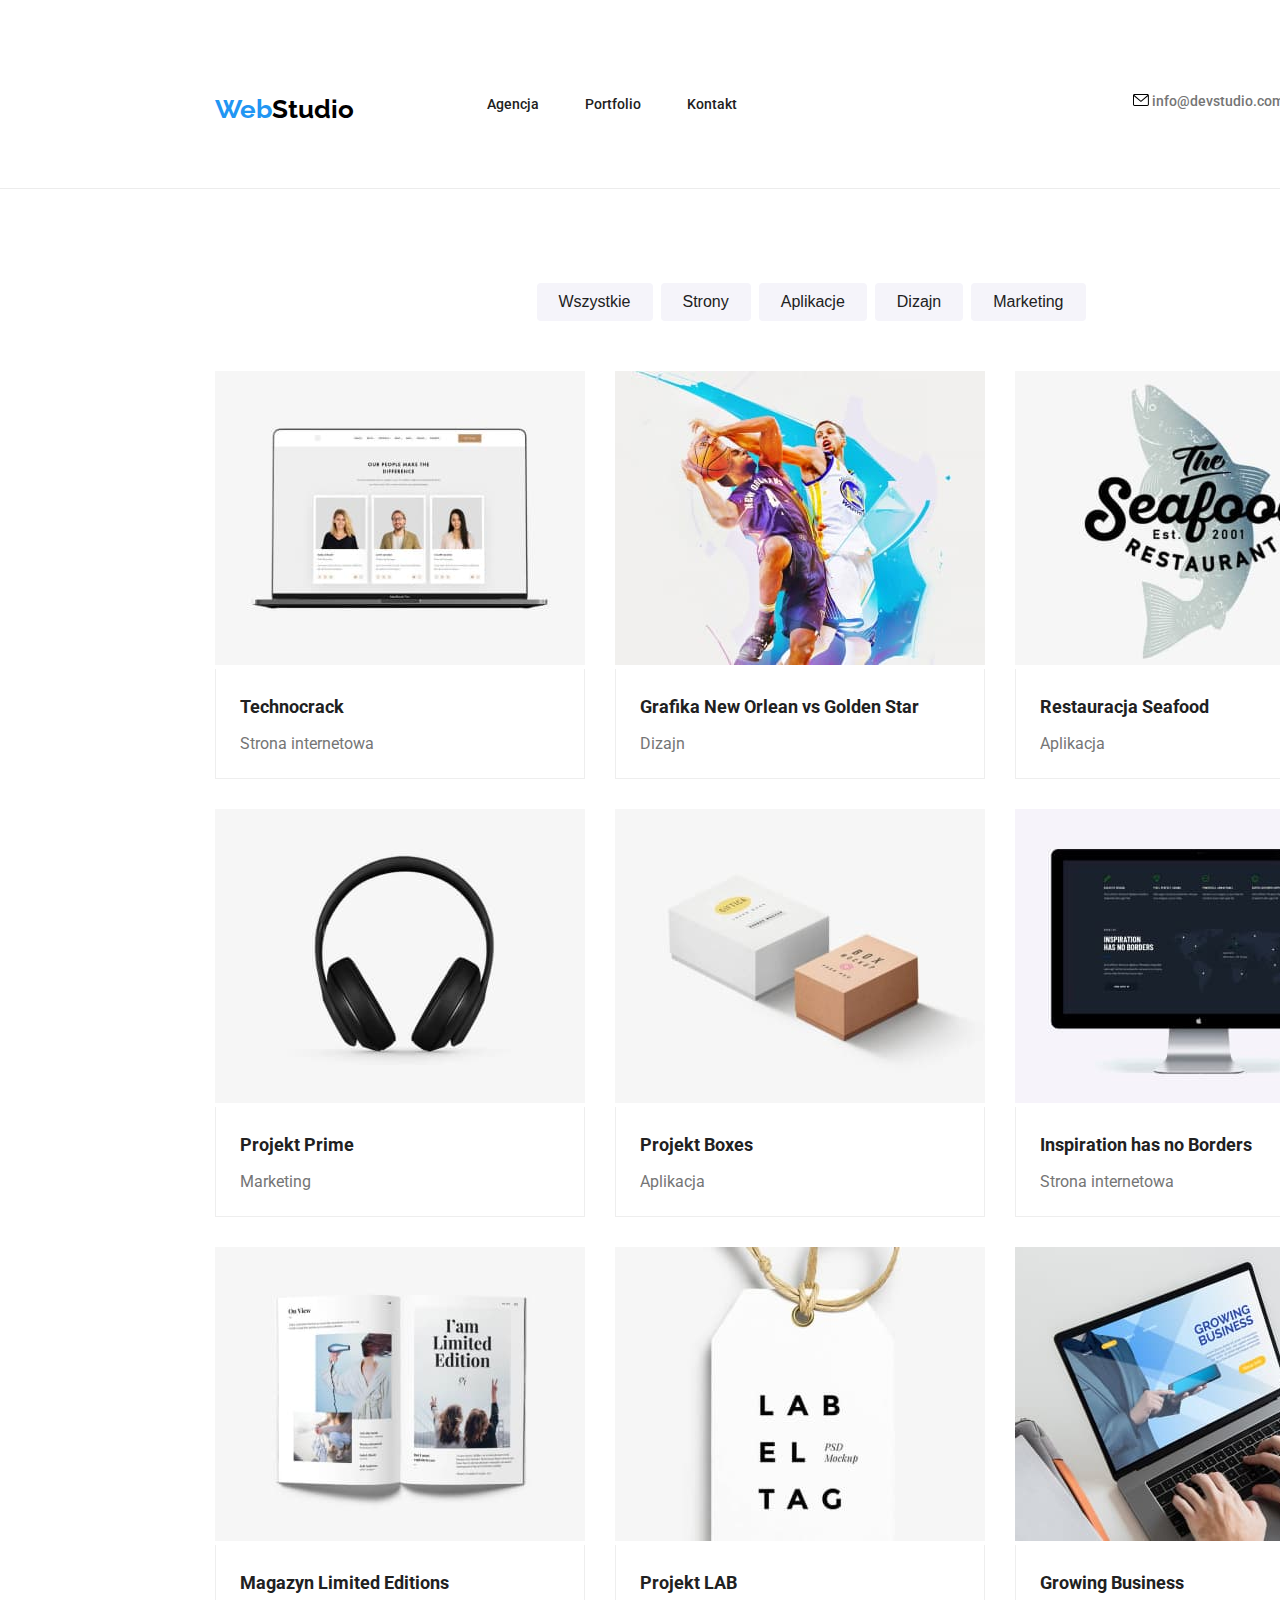
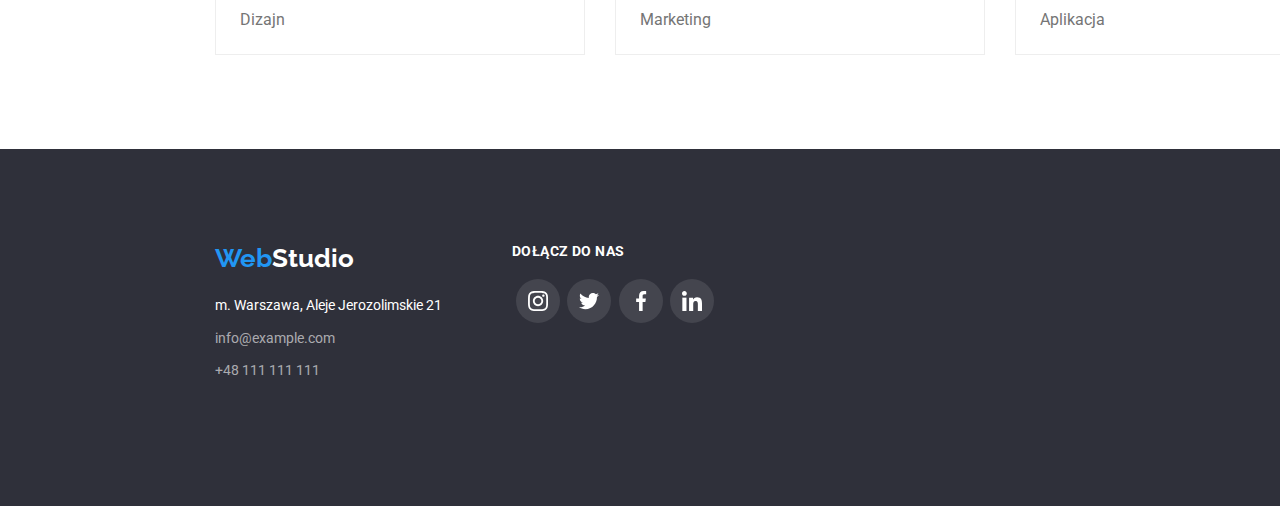
==== portfolio.html @ 14c0c981 "clone" ====
<!DOCTYPE html>
<html lang="pl">
  <head>
    <meta charset="UTF-8" />
    <meta http-equiv="X-UA-Compatible" content="IE=edge" />
    <meta name="viewport" content="width=device-width, initial-scale=1.0" />
    <link
      rel="stylesheet"
      href="https://cdnjs.cloudflare.com/ajax/libs/modern-normalize/1.1.0/modern-normalize.min.css"
      integrity="sha512-wpPYUAdjBVSE4KJnH1VR1HeZfpl1ub8YT/NKx4PuQ5NmX2tKuGu6U/JRp5y+Y8XG2tV+wKQpNHVUX03MfMFn9Q=="
      crossorigin="anonymous"
      referrerpolicy="no-referrer"
    />
    <link rel="stylesheet" href="./css/styles.css" />

    <link rel="preconnect" href="https://fonts.googleapis.com" />
    <link rel="preconnect" href="https://fonts.gstatic.com" crossorigin />
    <link
      href="https://fonts.googleapis.com/css2?family=Raleway:wght@700&family=Roboto:wght@400;500;700;900&display=swap"
      rel="stylesheet"
    />

    <style>
      @import url("https://fonts.googleapis.com/css2?family=Raleway:wght@700&family=Roboto:wght@400;500;700;900&display=swap");
    </style>

    <title>Portfolio</title>
  </head>

  <body>
    <header>
      <section class="top section">
        <a class="logo" href="./index.html"
          ><span class="logoweb">Web</span
          ><span class="logostudio">Studio</span></a
        >
        <nav>
          <ul class="top-nav">
            <li class="top-nav-items">
              <span><a class="site-nav" href="./index.html">Agencja</a></span>
            </li>
            <li class="top-nav-items">
              <span
                ><a class="site-nav" href="./portfolio.html">Portfolio</a></span
              >
            </li>
            <li class="top-nav-items">
              <span><a class="site-nav" href="#">Kontakt</a></span>
            </li>
          </ul>
        </nav>

        <a
          href="mailto:info@devstudio.com"
          class="contact icon-mail contact-mail"
        >
          <svg class="icon-mail" width="16" height="12">
            <use href="./images/icons.svg#icon-mail"></use>
          </svg>
          info@devstudio.com</a
        >

        <a href="tel:48111111111" class="icon-smartphone contact contact-tel">
          <svg class="icon-smartphone" width="10" height="16">
            <use href="./images/icons.svg#icon-smartphone"></use>
          </svg>
          +48 111 111 111</a
        >
      </section>
    </header>
    <main class="container">
      <!--przyciski-->
      <section class="section-btn section">
        <button class="btn" type="button">Wszystkie</button>
        <button class="btn" type="button">Strony</button>
        <button class="btn" type="button">Aplikacje</button>
        <button class="btn" type="button">Dizajn</button>
        <button class="btn" type="button">Marketing</button>
      </section>
      <section class="images">
        <ul class="images-part">
          <li class="images-part2">
            <img
              src="images/macbook.jpg"
              alt="photo macbook"
              width="370"
              height="294"
            />
            <div class="description-pictures">
              <h3>Technocrack</h3>
              <p>Strona internetowa</p>
            </div>
          </li>
          <li class="images-part2">
            <img
              src="images/basketball.jpg"
              alt="players baskatball"
              width="370"
              height="294"
            />
            <div class="description-pictures">
              <h3>Grafika New Orlean vs Golden Star</h3>
              <p>Dizajn</p>
            </div>
          </li>
          <li class="images-part2">
            <img
              src="images/seafood.jpg"
              alt="seafood restaurant"
              width="370"
              height="294"
            />
            <div class="description-pictures">
              <h3>Restauracja Seafood</h3>
              <p>Aplikacja</p>
            </div>
          </li>
          <li class="images-part2">
            <img
              src="images/headphones.jpg"
              alt="headphones"
              width="370"
              height="294"
            />
            <div class="description-pictures">
              <h3>Projekt Prime</h3>
              <p>Marketing</p>
            </div>
          </li>
          <li class="images-part2">
            <img src="images/box.jpg" alt="box" width="370" height="294" />
            <div class="description-pictures">
              <h3>Projekt Boxes</h3>
              <p>Aplikacja</p>
            </div>
          </li>
          <li class="images-part2">
            <img
              src="images/desktop.jpg"
              alt="desktop"
              width="370"
              height="294"
            />
            <div class="description-pictures">
              <h3>Inspiration has no Borders</h3>
              <p>Strona internetowa</p>
            </div>
          </li>
          <li class="images-part2">
            <img src="images/book.jpg" alt="book" width="370" height="294" />
            <div class="description-pictures">
              <h3>Magazyn Limited Editions</h3>
              <p>Dizajn</p>
            </div>
          </li>
          <li class="images-part2">
            <img
              src="images/labeltag.jpg"
              alt="labeltag"
              width="370"
              height="294"
            />
            <div class="description-pictures">
              <h3>Projekt LAB</h3>
              <p>Marketing</p>
            </div>
          </li>
          <li class="images-part2">
            <img
              src="images/computer.jpg"
              alt="computer"
              width="370"
              height="294"
            />
            <div class="description-pictures">
              <h3>Growing Business</h3>
              <p>Aplikacja</p>
            </div>
          </li>
        </ul>
      </section>
    </main>

    <footer>
      <section class="down section flex-container">
        <div class="logo-down flex-items">
          <a href="./index.html"
            ><span class="logoweb">Web</span
            ><span class="logostudio-down">Studio</span></a
          >

          <address>
            <ul>
              <li class="place-main">
                <a
                  href="https://goo.gl/maps/JtzQ2uXpoVJzDuwd7"
                  target="_blank"
                  class="place"
                  >m. Warszawa, Aleje Jerozolimskie 21</a
                >
              </li>
              <li class="contact-footer-main">
                <a href="mailto:info@example.com" class="contact-footer"
                  >info@example.com</a
                >
              </li>
              <li class="contact-footer-main">
                <a href="tel:+48111111111" class="contact-footer"
                  >+48 111 111 111</a
                >
              </li>
            </ul>
          </address>
        </div>

        <div class="join-us-main flex-items">
          <h2 class="join-us">DOŁĄCZ DO NAS</h2>
          <div class="social-main2">
            <div class="social-elements2">
              <svg class="social instagram" width="20" height="20">
                <use href="./images/icons.svg#icon-instagram"></use>
              </svg>
            </div>
            <div class="social-elements2">
              <svg class="social twitter" width="20" height="20">
                <use href="./images/icons.svg#icon-twitter"></use>
              </svg>
            </div>
            <div class="social-elements2">
              <svg class="social facebook" width="20" height="20">
                <use href="./images/icons.svg#icon-facebook"></use>
              </svg>
            </div>
            <div class="social-elements2">
              <svg class="social linkedin" width="20" height="20">
                <use href="./images/icons.svg#icon-linkedin"></use>
              </svg>
            </div>
          </div>
        </div>
      </section>
    </footer>
  </body>
</html>
---- css/styles.css ----
* {
    box-sizing: border-box;
    margin: 0;
    padding: 0;
} 

ul {

    list-style-type: none;
}

a {

    text-decoration: none;
}
.section-top {

    padding-top: 94px;
}
.section-bottom {

    padding-bottom: 94px;
    
}

.section{
    
    padding-bottom: 94px;
    padding-top:94px; 
}
/*index*/

.container {
    max-width: 1200px;
    margin-left: 215px;
    margin-right: 0;
    
}


body {
    font-family: "Roboto", sans-serif;
    color: #212121;
    width: 1600px;
}


.main-upper {
    background-color:none; 
    
    width:1600px;
    height: 600px;

}
.btn-order {
    cursor: pointer;
    background-color: #2196F3;
    color: #ffffff;
    font-family: inherit, sans-serif;
    font-style: normal;
    font-weight: 700;
    font-size: 16px;
    line-height: 1.87;
    padding: 10px 41px 10px 40px;
      text-align: center;
     margin-left: 700px;
    margin-top: 124px;
box-shadow: 0px 4px 4px rgba(0, 0, 0, 0.15);
    border-radius: 4px;
    border:none;

    
}
.main-title {
    color: #ffffff;
text-align: center;
font-size:44px;
width: 696px ;
height: 120px;
margin-left: 452px;
padding-top:106px;

}


.lorem-flex{
    display: flex;
    column-gap: 30px;
}
.lorem-flex-items{
    flex-basis: calc((100% - 3 * 30px) / 4);
    
    
}
.flex-photo{
    display: flex;
    column-gap: 30px;
}
.flex-photo-items {
flex-basis: calc((100% - 2 * 30px) / 3);

}
.flex-team {
    display: flex;
    column-gap: 30px;
    margin-left:215px;
    margin-right:215px;
    
}

.flex-team-items {
    flex-basis: calc((100% - 3 * 30px) / 4);
    box-shadow: 0px 1px 3px rgba(0, 0, 0, 0.12), 0px 1px 1px rgba(0, 0, 0, 0.14), 0px 2px 1px rgba(0, 0, 0, 0.2);

}
.flex-team h3 {
    padding-top: 30px;
    
    padding-bottom: 10px;
   
    text-align: center;
    
    width: 270px;

}

.flex-team p {

   
    padding-bottom: 30px;
    text-align: center;
   
    width: 270px;}

.lorem-span {
    font-family: inherit,sans-serif;
    font-style: normal;
    font-weight: 700;
    font-size: 14px;
    line-height: 1.14;
    text-transform: uppercase;
    color: #212121;
    padding-bottom:10px;
}

.lorem {
    font-family: inherit,sans-serif;
    font-style: normal;
    font-weight: 400;
    font-size: 14px;
    line-height: 1.71;
    color: #757575;
}
 .about-us {
    font-family: inherit,sans-serif;
    font-style: normal;
    font-weight: 700;
    font-size: 36px;
    line-height: 1.16;
    text-align: center;
    color: #212121;
    margin-bottom: 50px;
 }
 .our-team p{
    font-family: inherit,sans-serif;
    font-style: normal;
    font-weight: 400;
    font-size: 16px;
    line-height: 1.18;
    text-align: center;
    color: #757575;
   
 }
 .our-team h3{
    font-family: inherit,sans-serif;
    font-style: normal;
    font-weight: 500;
    font-size: 16px;
    line-height: 1.18;
    text-align: center;
    color: #212121;
    
 }
 .our-team h2{
    font-family: inherit,sans-serif;
    font-style: normal;
    font-weight: 700;
    font-size: 36px;
    line-height: 1.16;
    text-align: center;
    color: #212121;
 }

 .our-team {
    background-color: #f5f4fa;
    width: 1600px;
    
     }
.our-teamh2 {
    margin-bottom: 50px;
}
/* style portfolio.css  !!!*/

.logo {
    margin-left: 215px;
    
    
}

.top {
    display: flex;
    text-decoration: none;
    border-bottom: 1px solid #ececec;
   max-height: 80px;
    
       
}
.top-nav{
    display: flex;
    margin-left: 93px;
    
}
.top-nav-items {
    margin-right: 46px;
    text-decoration: none;
    align-items:baseline;

}
.contact-mail {
    margin-left: 350px;
    
    align-items: baseline;
}
.contact-tel {
    margin-left: 50px;
  
        align-items: baseline;
}

.images h3 {
    padding-top:20px;
    padding-left: 24px;
    
    padding-bottom: 4px;    
}

.images p {
      padding-bottom: 19px;
        padding-left: 24px;
    
    
}
.description-pictures{
border-left: 1px solid #eeeeee;
    border-right: 1px solid #eeeeee;
    border-bottom: 1px solid #eeeeee;
    width: 370px;
}


.logoweb{
    color:#2196F3;
    font-family: 'Raleway',sans-serif;
    font-style: normal;
    font-weight: 700;
    font-size: 26px;
    line-height: 1.19;
    
    
}
.logostudio{
    color: #000000;
    font-family: 'Raleway',sans-serif;
    font-style: normal;
    font-weight: 700;
    font-size: 26px;
    line-height: 1.19;
    margin-right: 40px;
    }
    .logostudio-down {
        font-family: 'Raleway',sans-serif;
        font-style: normal;
        font-weight: 700;
        font-size: 26px;
        line-height: 1.19;
        color: #ffffff;
    }

.site-nav {
   
    color: #212121;
    font-family: inherit ,sans-serif;
    font-style: normal;
    font-weight: 500;
    font-size: 14px;
    line-height: 1.14;
    
}
.site-nav:hover,
.site-nav:focus {
    color: #2196F3;
}


.contact {
color: #757575;
text-decoration: none;
font-family: inherit ,sans-serif;
font-style: normal;
font-weight: 500;
font-size: 14px;
line-height: 1.14;
}
.contact:hover,
.contact:focus
 {
    color: #2196F3;
    
}

.btn {
    cursor: pointer;
    font-family: inherit, sans-serif;
    font-style: normal;
    font-weight: 500;
    font-size: 16px;
    line-height: 1.62;
    background-color: #F5F4FA;
    color:#212121;
    padding: 6px 22px 6px 22px ;
    margin-right: 8px;
    border: none;
    border-radius: 4px;
}
.section-btn{
    display: flex;
    padding-top: 94px;
    padding-bottom: 50px;
    justify-content: center;
}
.section-btn > .btn:not(:last-child) {
    margin-right: 8px;
}
.btn:hover,
.btn:focus {
    background-color: #2196F3;
    color:#ffffff;
    box-shadow: 0px 3px 1px rgba(0, 0, 0, 0.1), 0px 1px 2px rgba(0, 0, 0, 0.08), 0px 2px 2px rgba(0, 0, 0, 0.12);
}


.images{
    padding-bottom: 94px;
}

.images-part {
    
    list-style: none;
        display: flex;
        flex-wrap: wrap;
        gap:30px;
        
}
.images-part2 {
    flex-basis: calc((100% - 2 * 30px) / 3);
    max-width: 370px;
   cursor: pointer;
    
}
.images-part2:hover,
.images-part2:focus {
box-shadow: 0px 1px 1px rgba(0, 0, 0, 0.12), 0px 4px 4px rgba(0, 0, 0, 0.06), 1px 4px 6px rgba(0, 0, 0, 0.16);
cursor: pointer;
}


.images h3{
    font-family: inherit ,sans-serif;
    font-style: normal;
    font-weight: 700;
    font-size: 18px;
    line-height: 2;
    color: #212121;
}

.images p {
    font-family: inherit,sans-serif;
    font-style: normal;
    font-size: 16px;
    line-height: 1.87;
    color: #757575;

}



.down {
    background-color:#2F303A; 
}
.place {
    color:#ffffff;
    font-family: inherit,sans-serif;
    font-style: normal;
    font-weight: 400;
    font-size: 14px;
    line-height: 1.71;
   
    
}
.place-main {
    
    padding-bottom:9px;
    padding-top: 20px;
    


}
.contact-footer-main{
    
    padding-bottom:9px;
    

}
.contact-footer {
    color: rgba(255, 255, 255, 0.6) ;
    font-family: inherit, sans-serif;
    font-style: normal;
    font-weight: 400;
    font-size: 14px;
    line-height: 1.71;
   

}
.contact-footer:hover,
.contact-footer:focus {
    color:#2196F3;
}
.logo-down {
    margin-left:215px;
    
    padding-bottom:20px;

}
.foot{
    padding-top:94px;
}
.backbox-main{
    display: flex;
    column-gap: 30px;
}
.backbox{
    
    width: 270px;
    height: 120px;
    background-color: #F5F4FA;
    
    flex-basis: calc((100% - 3 * 30px) / 4);
    margin-top: 94px;
    border-radius: 4px;
    display: flex;
        justify-content: center;
        align-items: center;
        border-radius: 4px;
        

    
}

.background-image{
    width: 1600px;
    height: 600px ;
    background-image:linear-gradient(rgba(47, 48, 58, 0.4),
                rgba(47, 48, 58, 0.4)), url(../images/background.jpg) ;
    background-size: cover;
        background-position: center;
        background-repeat: no-repeat;
}


.back{
    background-color: #ffffff;
}

.icon-mail:hover,
.icon-mail:focus-visible {
   
    fill: #2196F3;
    
    
}
.icon-smartphone:hover,
.icon-smartphone:focus {
    fill: #2196F3;
       
}





    .social-main {display: flex;
        justify-content: space-around;
        align-items: center;
        width: 270px;
        cursor: pointer;

    }
    .social-elements{
        width: 40px;
        height: 40px;
        display: flex;
            justify-content: center;
            align-items: center;
            fill:#AFB1B8;

    }
    .social-elements:hover,
    .social-elements:focus
    {
        background-color: #2196F3;
        fill: #ffffff;
        border-radius: 50%;
    }
    .description-photo{
        
        border-left: 1px solid #eeeeee;
            border-right: 1px solid #eeeeee;
            border-bottom: 1px solid #eeeeee;
            padding-bottom: 30px;
            background-color: #ffffff;
            border-radius: 0px 0px 4px 4px;

    }
    
    .partners{
        background-color: #ffffff;
        max-width: 1600px;
    }
    .our-partners {
        font-family: 'Roboto';
            font-style: normal;
            font-weight: 700;
            font-size: 36px;
            line-height: 42px;
            text-align: center;
            letter-spacing: 0.03em;
        
            color: #212121;
    }
    .partners-list-main{
        display: flex;
        column-gap: 30px;
        margin-left: 215px;
        margin-right: 215px;
       
        
       
    }
        .partners-list {
            width: 170px;
            height: 92px;
            background-color: #ffffff;
            margin-top: 94px;
            justify-content: center;
            align-items: center;
            border: 1px solid #AFB1B8;
            border-radius: 4px;
    display: flex;
    cursor: pointer;
    fill:#AFB1B8;
    
        }
        .partners-list:hover,
        .partners-list:focus{
            fill: #2196F3;
            cursor: pointer;

        }
        .join-us {
            font-family: 'Roboto';
                font-style: normal;
                font-weight: 700;
                font-size: 14px;
                line-height: 16px;
                letter-spacing: 0.03em;
                text-transform: uppercase;
            
                color: #FFFFFF;
        }
        .join-us-main{
            width:206px;
            height:80px;
            margin-left: 70px;
        }
        
            .social-main2 {
                    display: flex;
                    justify-content: space-around;
                    align-items: center;
                    cursor: pointer;
                    padding-top: 20px;
        
                }
        
                .social-elements2 {
                    width: 44px;
                    height: 44px;
                    display: flex;
                    justify-content: center;
                    align-items: center;
                    background: rgba(255, 255, 255, 0.1);
                    border-radius: 50%;
                    fill:#ffffff;
        
                }
        
                .social-elements2:hover,
                .social-elements2:focus {
                    background-color: #2196F3;
                    fill: #ffffff;
                    border-radius: 50%;
                }
           
                .flex-container{
                    display: flex;
                }
                .flex-items{
                    display: block;
                }
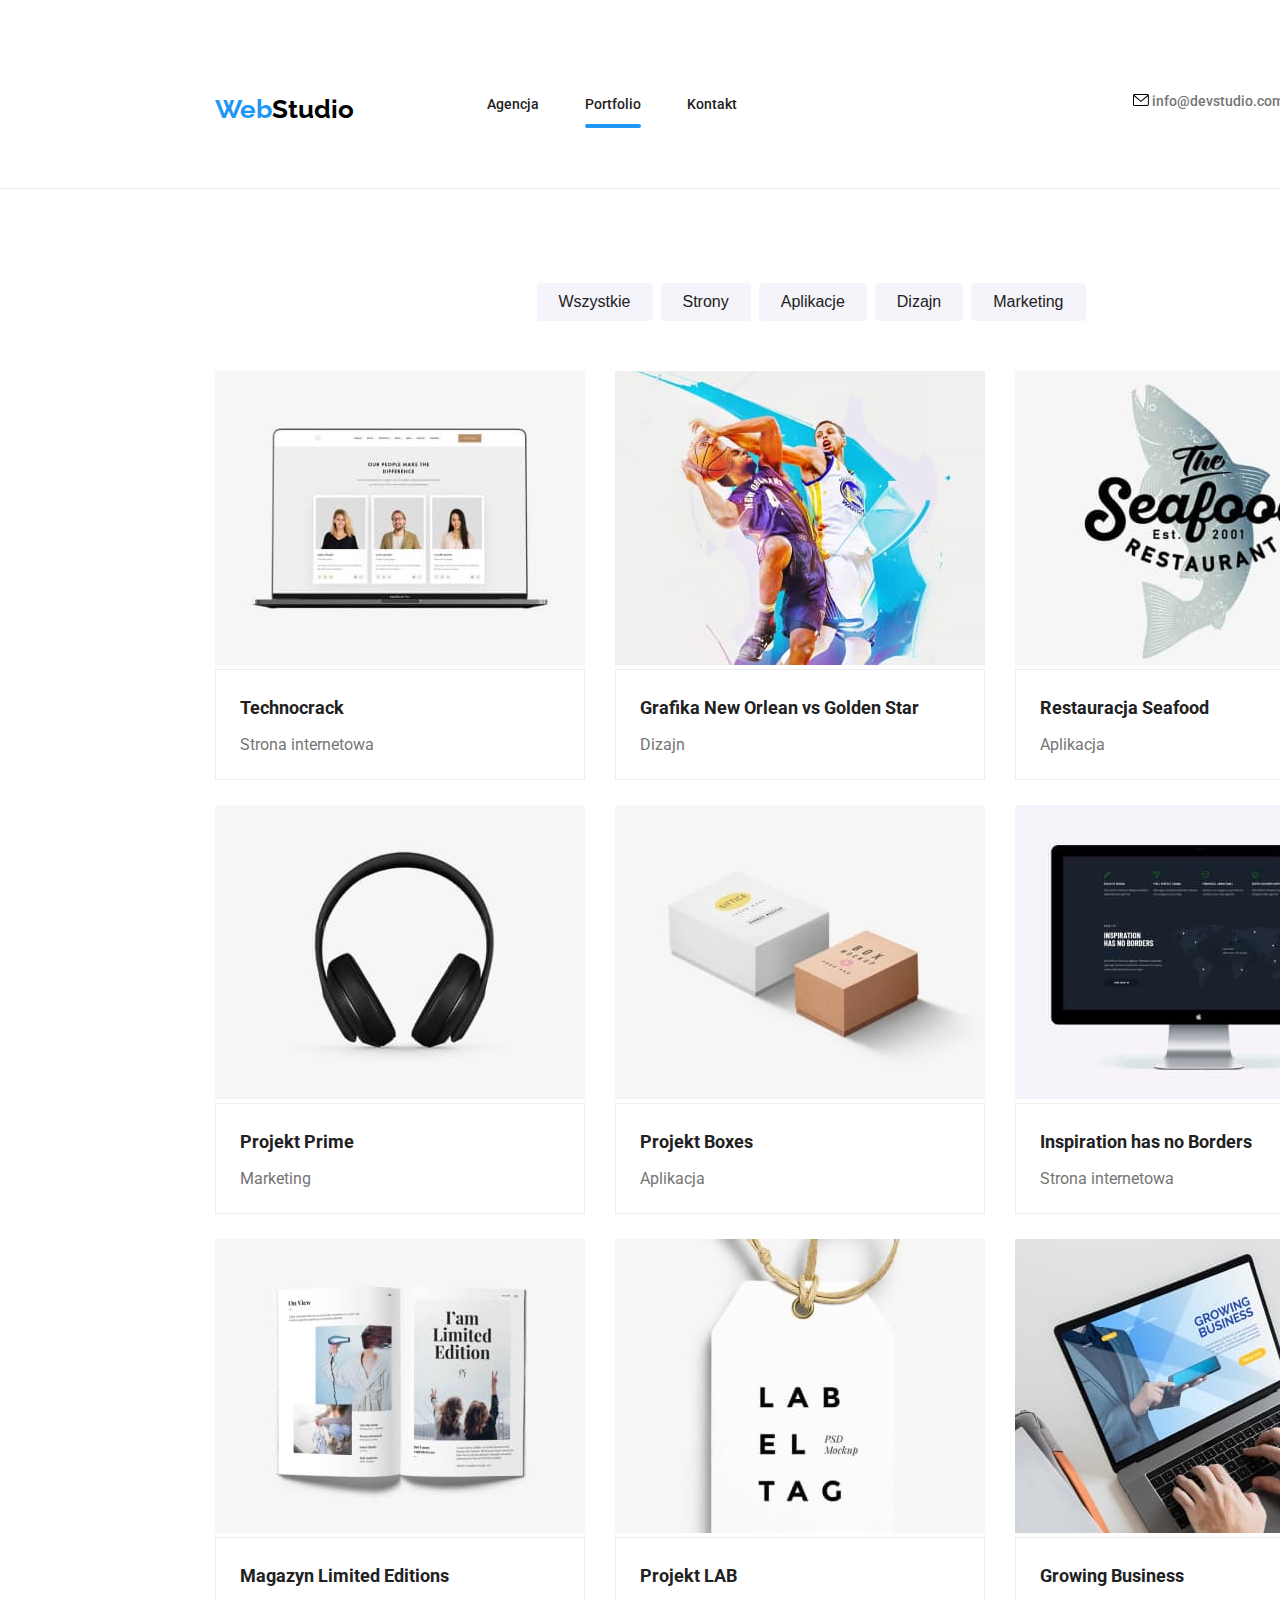
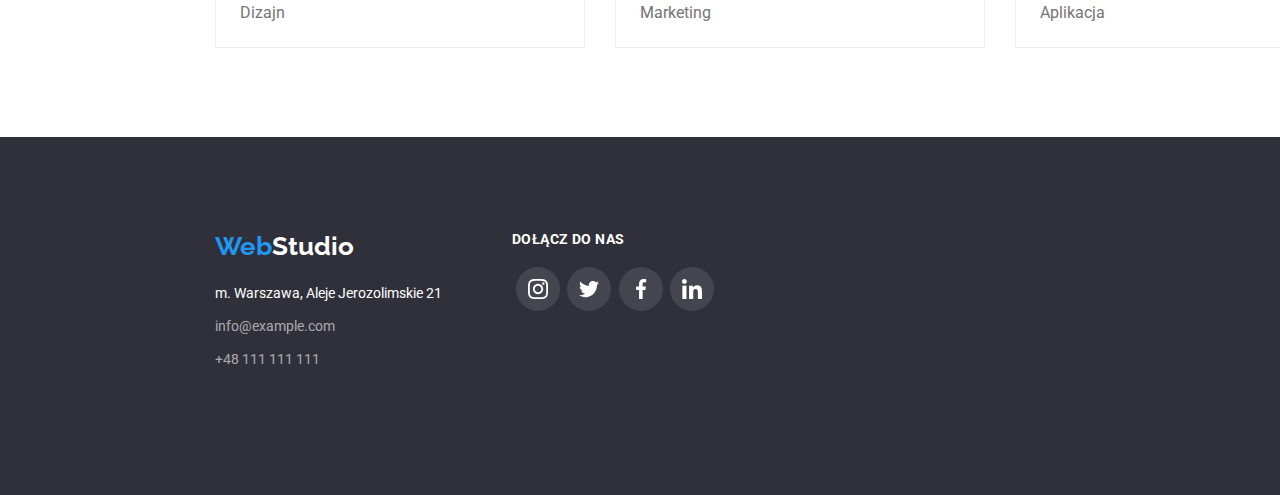
==== commit ec5aecf1: "wip" ====
--- a/portfolio.html
+++ b/portfolio.html
@@ -41,7 +41,7 @@
             </li>
             <li class="top-nav-items">
               <span
-                ><a class="site-nav" href="./portfolio.html">Portfolio</a></span
+                ><a class="site-nav portfolio" href="./portfolio.html">Portfolio</a></span
               >
             </li>
             <li class="top-nav-items">
@@ -79,99 +79,140 @@
       </section>
       <section class="images">
         <ul class="images-part">
-          <li class="images-part2">
+          
+          <li class="images-part2 card-item">
+            <div class="card-position">
             <img
               src="images/macbook.jpg"
               alt="photo macbook"
               width="370"
               height="294"
             />
+            <div class="card-background">
+<p class="card-description">Technocrack jest popularną platformą wykorzystywaną do rozpowszechniania koronawirusa. Firmy wykorzystują tę platformę do celów szpiegowskich i ataków na niezabezpieczone serwery konkurencji</p>
+            </div>
+            </div>
             <div class="description-pictures">
               <h3>Technocrack</h3>
               <p>Strona internetowa</p>
             </div>
           </li>
-          <li class="images-part2">
+          <li class="images-part2 card-item">
+            <div class="card-position">
             <img
               src="images/basketball.jpg"
               alt="players baskatball"
               width="370"
               height="294"
             />
+            <div class="card-background">
+              <p class="card-description">Technocrack jest popularną platformą wykorzystywaną do rozpowszechniania koronawirusa. Firmy wykorzystują tę platformę do celów szpiegowskich i ataków na niezabezpieczone serwery konkurencji</p>
+                          </div></div>
             <div class="description-pictures">
               <h3>Grafika New Orlean vs Golden Star</h3>
               <p>Dizajn</p>
             </div>
           </li>
-          <li class="images-part2">
+          <li class="images-part2 card-item">
+            <div class="card-position">
             <img
               src="images/seafood.jpg"
               alt="seafood restaurant"
               width="370"
               height="294"
-            />
+            /><div class="card-background">
+              <p class="card-description">Technocrack jest popularną platformą wykorzystywaną do rozpowszechniania koronawirusa. Firmy wykorzystują tę platformę do celów szpiegowskich i ataków na niezabezpieczone serwery konkurencji</p>
+                          </div>
+                          </div>
             <div class="description-pictures">
               <h3>Restauracja Seafood</h3>
               <p>Aplikacja</p>
-            </div>
-          </li>
-          <li class="images-part2">
+            </div></div>
+          </li>
+          <li class="images-part2 card-item">
+            <div class="card-position">
             <img
               src="images/headphones.jpg"
               alt="headphones"
               width="370"
               height="294"
-            />
+            /><div class="card-background">
+              <p class="card-description">Technocrack jest popularną platformą wykorzystywaną do rozpowszechniania koronawirusa. Firmy wykorzystują tę platformę do celów szpiegowskich i ataków na niezabezpieczone serwery konkurencji</p>
+                          </div>
+                          </div>
             <div class="description-pictures">
               <h3>Projekt Prime</h3>
               <p>Marketing</p>
             </div>
           </li>
-          <li class="images-part2">
+          <li class="images-part2 card-item">
+            <div class="card-position">
             <img src="images/box.jpg" alt="box" width="370" height="294" />
+            <div class="card-background">
+              <p class="card-description">Technocrack jest popularną platformą wykorzystywaną do rozpowszechniania koronawirusa. Firmy wykorzystują tę platformę do celów szpiegowskich i ataków na niezabezpieczone serwery konkurencji</p>
+                          </div>
+                          </div>
             <div class="description-pictures">
               <h3>Projekt Boxes</h3>
               <p>Aplikacja</p>
             </div>
           </li>
-          <li class="images-part2">
+          <li class="images-part2 card-item">
+            <div class="card-position">
             <img
               src="images/desktop.jpg"
               alt="desktop"
               width="370"
               height="294"
-            />
+            /> <div class="card-background">
+              <p class="card-description">Technocrack jest popularną platformą wykorzystywaną do rozpowszechniania koronawirusa. Firmy wykorzystują tę platformę do celów szpiegowskich i ataków na niezabezpieczone serwery konkurencji</p>
+                          </div>
+                          </div>
             <div class="description-pictures">
               <h3>Inspiration has no Borders</h3>
               <p>Strona internetowa</p>
             </div>
           </li>
-          <li class="images-part2">
-            <img src="images/book.jpg" alt="book" width="370" height="294" />
+          <li class="images-part2 card-item">
+            <div class="card-position">
+            <img src="images/book.jpg" alt="book" width="370" height="294" /> <div class="card-background">
+              <p class="card-description">Technocrack jest popularną platformą wykorzystywaną do rozpowszechniania koronawirusa. Firmy wykorzystują tę platformę do celów szpiegowskich i ataków na niezabezpieczone serwery konkurencji</p>
+                          </div>
+                          </div>
             <div class="description-pictures">
               <h3>Magazyn Limited Editions</h3>
               <p>Dizajn</p>
             </div>
           </li>
-          <li class="images-part2">
+          <li class="images-part2 card-item">
+            <div class="card-position">
             <img
               src="images/labeltag.jpg"
               alt="labeltag"
               width="370"
               height="294"
             />
+            <div class="card-background">
+              <p class="card-description">Technocrack jest popularną platformą wykorzystywaną do rozpowszechniania koronawirusa. Firmy wykorzystują tę platformę do celów szpiegowskich i ataków na niezabezpieczone serwery konkurencji</p>
+                          </div>
+                          </div>
             <div class="description-pictures">
               <h3>Projekt LAB</h3>
               <p>Marketing</p>
             </div>
           </li>
-          <li class="images-part2">
+          <li class="images-part2 card-item">
+            <div class="card-position">
             <img
               src="images/computer.jpg"
               alt="computer"
               width="370"
               height="294"
             />
+            <div class="card-background">
+              <p class="card-description">Technocrack jest popularną platformą wykorzystywaną do rozpowszechniania koronawirusa. Firmy wykorzystują tę platformę do celów szpiegowskich i ataków na niezabezpieczone serwery konkurencji</p>
+                          </div>
+                          </div>
             <div class="description-pictures">
               <h3>Growing Business</h3>
               <p>Aplikacja</p>
--- a/css/styles.css
+++ b/css/styles.css
@@ -96,10 +96,13 @@
 .flex-photo{
     display: flex;
     column-gap: 30px;
+    position: relative;
 }
 .flex-photo-items {
 flex-basis: calc((100% - 2 * 30px) / 3);
-
+position: relative;
+max-width: 370px;
+max-height: 294px;
 }
 .flex-team {
     display: flex;
@@ -225,6 +228,8 @@
     margin-right: 46px;
     text-decoration: none;
     align-items:baseline;
+    position: relative;
+    padding-bottom: 15px;
 
 }
 .contact-mail {
@@ -255,7 +260,9 @@
 border-left: 1px solid #eeeeee;
     border-right: 1px solid #eeeeee;
     border-bottom: 1px solid #eeeeee;
+    border-top: 1px solid #eeeeee;
     width: 370px;
+    
 }
 
 
@@ -300,8 +307,30 @@
 .site-nav:hover,
 .site-nav:focus {
     color: #2196F3;
-}
-
+    transition:250ms cubic-bezier(0.4, 0, 0,2, 1);
+}
+
+
+
+.agency::after{ 
+    content: "";
+    background-color:  #2196F3;
+border-radius: 2px;
+border: 2px solid #2196F3; 
+position: absolute;
+left: 0px;
+right: 0px;
+bottom: 0px;
+}
+.portfolio::after{ 
+    content: "";
+    background-color:  #2196F3;
+border-radius: 2px;
+border: 2px solid #2196F3; 
+position: absolute;
+left: 0px;
+right: 0px;
+bottom: 0px;}
 
 .contact {
 color: #757575;
@@ -316,6 +345,7 @@
 .contact:focus
  {
     color: #2196F3;
+    transition:250ms cubic-bezier(0.4, 0, 0,2, 1);
     
 }
 
@@ -347,6 +377,7 @@
     background-color: #2196F3;
     color:#ffffff;
     box-shadow: 0px 3px 1px rgba(0, 0, 0, 0.1), 0px 1px 2px rgba(0, 0, 0, 0.08), 0px 2px 2px rgba(0, 0, 0, 0.12);
+    transition:250ms cubic-bezier(0.4, 0, 0,2, 1);
 }
 
 
@@ -366,12 +397,14 @@
     flex-basis: calc((100% - 2 * 30px) / 3);
     max-width: 370px;
    cursor: pointer;
+   max-height: 404px;
     
 }
 .images-part2:hover,
 .images-part2:focus {
 box-shadow: 0px 1px 1px rgba(0, 0, 0, 0.12), 0px 4px 4px rgba(0, 0, 0, 0.06), 1px 4px 6px rgba(0, 0, 0, 0.16);
 cursor: pointer;
+transition:250ms cubic-bezier(0.4, 0, 0,2, 1);
 }
 
 
@@ -628,4 +661,104 @@
                 .flex-items{
                     display: block;
                 }
-               +               
+ .backdrop{
+position:fixed;
+left:0;
+top:0;
+width: 100%;
+height: 100%;
+background-color: rgba(0, 0, 0, 0.1);
+}
+
+.modal{
+    position: absolute;
+width: 528px;
+height: 581px;
+left: 536px;
+top: 221px;
+
+background: #FFFFFF;
+box-shadow: 0px 1px 3px rgba(0, 0, 0, 0.12), 0px 1px 1px rgba(0, 0, 0, 0.14), 0px 2px 1px rgba(0, 0, 0, 0.2);
+border-radius: 4px;
+
+}
+.close-btn{
+    position: absolute;
+    top: 8px;
+    right: 8px;
+    width: 30px;
+    height: 30px;
+    background-color: #FFFFFF;
+    border: 1px solid rgba(0, 0, 0, 0.1);
+    border-radius: 50%;
+    cursor:pointer;
+}
+.is-hidden{
+    opacity: 0;
+    visibility: hidden;
+    pointer-events: none;
+}
+
+.label{
+    font-family: 'Roboto';
+    font-style: normal;
+    font-weight: 700;
+    font-size: 14px;
+    line-height: 16px;
+    text-align: center;
+    letter-spacing: 0.03em;
+    text-transform: uppercase;
+    color:#ffffff;
+    
+
+    
+}
+.label-background{
+position: absolute;
+  bottom: 0;
+  left:0;
+  right: 0;
+  padding: 27px 90px;
+
+  background-color:rgba(47, 48, 58, 0.8);
+}
+.card-position{
+    position: relative;
+    overflow: hidden;
+}
+
+
+
+.card-background{
+    position: absolute;
+    inset:0;
+    padding: 49px 45px 49px 24px;
+    background-color:rgba(33, 150, 243, 0.9); 
+    transition:250ms cubic-bezier(0.4, 0, 0.2, 1);
+    transform: translateY(100%);
+    pointer-events: none;
+    color:#ffffff;
+    
+    
+    
+}
+
+.card-item:hover .card-background{
+    
+    position: absolute;
+   pointer-events: auto;
+transform: translateY(0);
+
+}
+.card-item:hover .card-description{
+font-family: 'Roboto';
+font-style: normal;
+font-weight: 400;
+font-size: 18px;
+line-height: 1.55;
+letter-spacing: 0.03em;
+color: #FFFFFF;
+
+}
+
